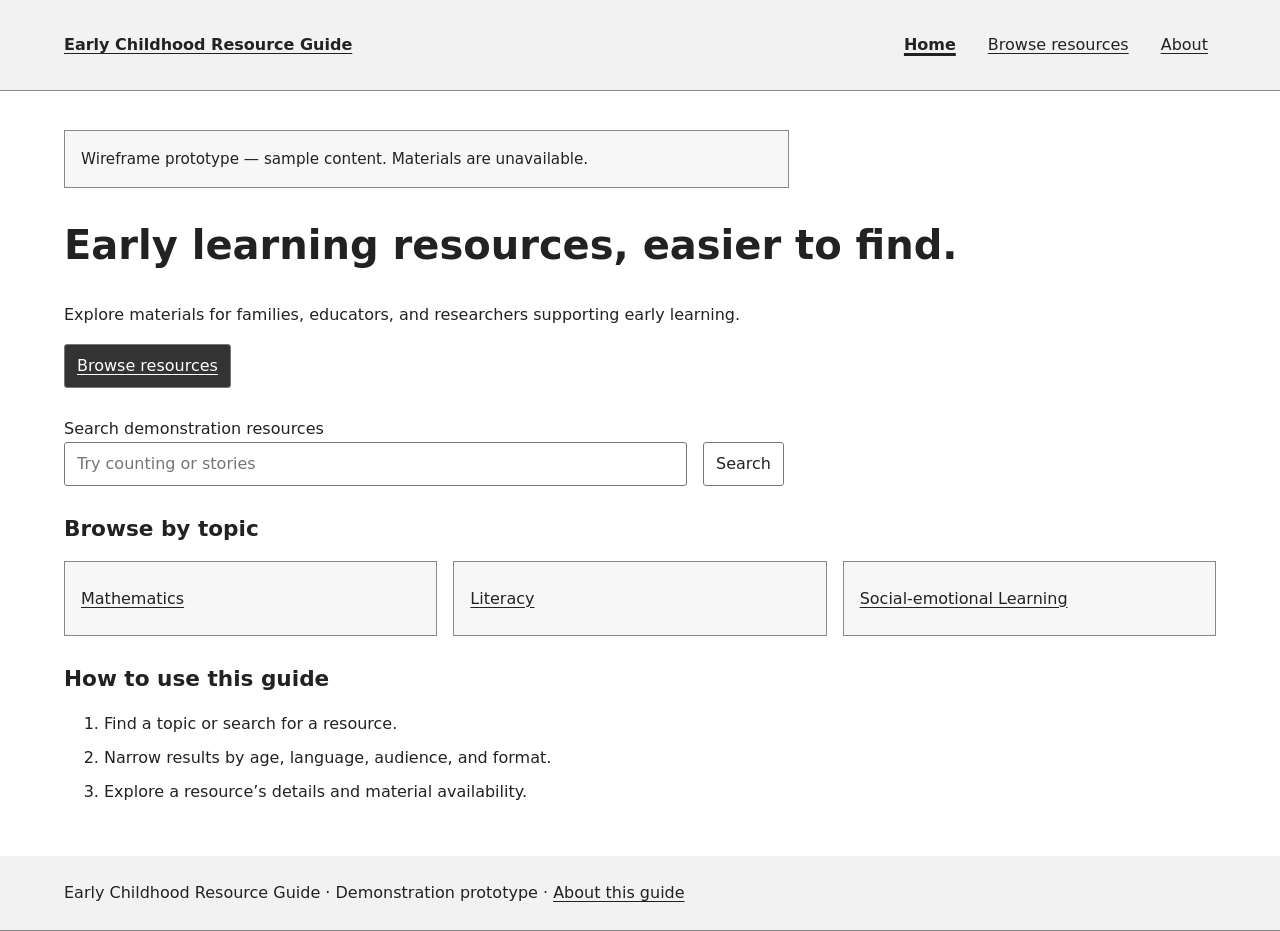
==== index.html @ 16208f26 "V0 - Wireframe" ====
<!doctype html>
<html lang="en"><head><meta charset="utf-8"><meta name="viewport" content="width=device-width, initial-scale=1"><title>Home | Early Childhood Resource Guide</title><link rel="stylesheet" href="assets/styles.css"><script type="module" src="assets/app.js"></script></head>
<body data-page="index"><a class="skip-link" href="#main">Skip to main content</a><header><div class="header-inner"><a class="brand" href="index.html">Early Childhood Resource Guide</a><button id="menu-toggle" type="button" aria-expanded="false" aria-controls="navigation" hidden>Menu</button><nav id="navigation" aria-label="Main navigation"><a href="index.html" aria-current="page">Home</a><a href="resources.html">Browse resources</a><a href="about.html">About</a></nav></div></header><main id="main" tabindex="-1"><p class="notice">Wireframe prototype — sample content. Materials are unavailable.</p><section class="hero"><h1>Early learning resources, easier to find.</h1><p>Explore materials for families, educators, and researchers supporting early learning.</p><a class="button primary" href="resources.html">Browse resources</a></section>
<form action="resources.html" class="search"><label for="home-search">Search demonstration resources</label><div class="row"><input id="home-search" name="q" type="search" placeholder="Try counting or stories"><button type="submit">Search</button></div></form>
<section><h2>Browse by topic</h2><div class="cards"><a class="panel" href="resources.html?topics=mathematics">Mathematics</a><a class="panel" href="resources.html?topics=literacy">Literacy</a><a class="panel" href="resources.html?topics=social-emotional">Social-emotional Learning</a></div></section>
<section><h2>How to use this guide</h2><ol><li>Find a topic or search for a resource.</li><li>Narrow results by age, language, audience, and format.</li><li>Explore a resource’s details and material availability.</li></ol></section><noscript><p class="notice">JavaScript is required to load resource listings and use directory filters. Enable it and reload this page.</p></noscript></main><footer><p>Early Childhood Resource Guide · Demonstration prototype · <a href="about.html">About this guide</a></p></footer></body></html>
---- assets/styles.css ----
* { box-sizing: border-box; }
body { margin: 0; color: #222; background: #fff; font: 16px/1.6 system-ui, sans-serif; }
a { color: #222; text-underline-offset: 3px; }
a:hover { text-decoration-thickness: 2px; }
header, footer { background: #f2f2f2; border-bottom: 1px solid #888; }
.header-inner, main, footer p { max-width: 1200px; margin: auto; padding: 24px; }
.header-inner, nav, .row, .results-toolbar { display: flex; align-items: center; gap: 16px; }
.header-inner { justify-content: space-between; flex-wrap: wrap; }
.brand { font-weight: 700; }
nav { flex-wrap: wrap; }
nav a { padding: 8px; }
[aria-current="page"] { font-weight: 700; text-decoration-thickness: 3px; }
main { min-height: 70vh; }
h1 { font-size: clamp(1.8rem, 4vw, 2.5rem); line-height: 1.2; }
h2 { font-size: 1.35rem; line-height: 1.35; }
h3 { font-size: 1.1rem; }
p { max-width: 75ch; }
section, .search { margin-block: 28px; }
.notice, .panel, article.card, details, .error { padding: 16px; border: 1px solid #888; background: #f7f7f7; }
.notice { font-size: .95rem; }
button, input, select, .button { font: inherit; color: inherit; background: white; border: 1px solid #777; border-radius: 3px; min-height: 44px; padding: 8px 12px; }
button, select, summary { cursor: pointer; }
button:hover, .button:hover { background: #e9e9e9; }
.button { display: inline-block; }
.primary { background: #333; color: white; }
.primary:hover { background: #555; }
label { display: block; }
input[type="search"] { min-width: 0; flex: 1; width: 100%; }
.search { max-width: 720px; }
.cards { display: grid; grid-template-columns: repeat(3, minmax(0, 1fr)); gap: 16px; }
.panel { display: block; padding-block: 24px; }
.directory-layout { display: grid; grid-template-columns: 250px minmax(0, 1fr); gap: 24px; margin-top: 24px; }
.directory-layout section { margin-top: 0; }
.resource-cards { grid-template-columns: repeat(2, minmax(0, 1fr)); margin-top: 24px; }
.card { display: flex; flex-direction: column; align-items: flex-start; }
.card h2 { margin-top: 8px; }
.card .button { margin-top: auto; }
.sample { font-size: .85rem; font-weight: 700; }
fieldset { border: 0; padding: 0; margin: 20px 0; min-width: 0; }
legend { font-weight: 700; }
.check-label { display: flex; align-items: center; gap: 8px; min-height: 44px; }
input[type="checkbox"] { width: 20px; height: 20px; min-height: 20px; flex-shrink: 0; accent-color: #333; }
summary { min-height: 44px; font-weight: 700; }
.results-toolbar { justify-content: space-between; flex-wrap: wrap; }
.chips { display: flex; flex-wrap: wrap; gap: 8px; margin-block: 12px; }
.chips button { text-align: left; }
dl { margin-block: 16px; }
dt { font-weight: 700; }
dd { margin: 0 0 10px; }
li { margin-block: 8px; }
:focus-visible { outline: 3px solid #111; outline-offset: 3px; }
.skip-link { position: absolute; top: -100px; left: 16px; padding: 12px; background: white; z-index: 10; }
.skip-link:focus { top: 8px; }
[hidden] { display: none !important; }
.card, .panel, h1, a, button, dd { overflow-wrap: anywhere; }
@media (max-width: 760px) { .header-inner, main, footer p { padding: 16px; } .directory-layout, .cards { grid-template-columns: 1fr; } nav { width: 100%; align-items: stretch; flex-direction: column; gap: 4px; } .resource-cards { grid-template-columns: 1fr; } }
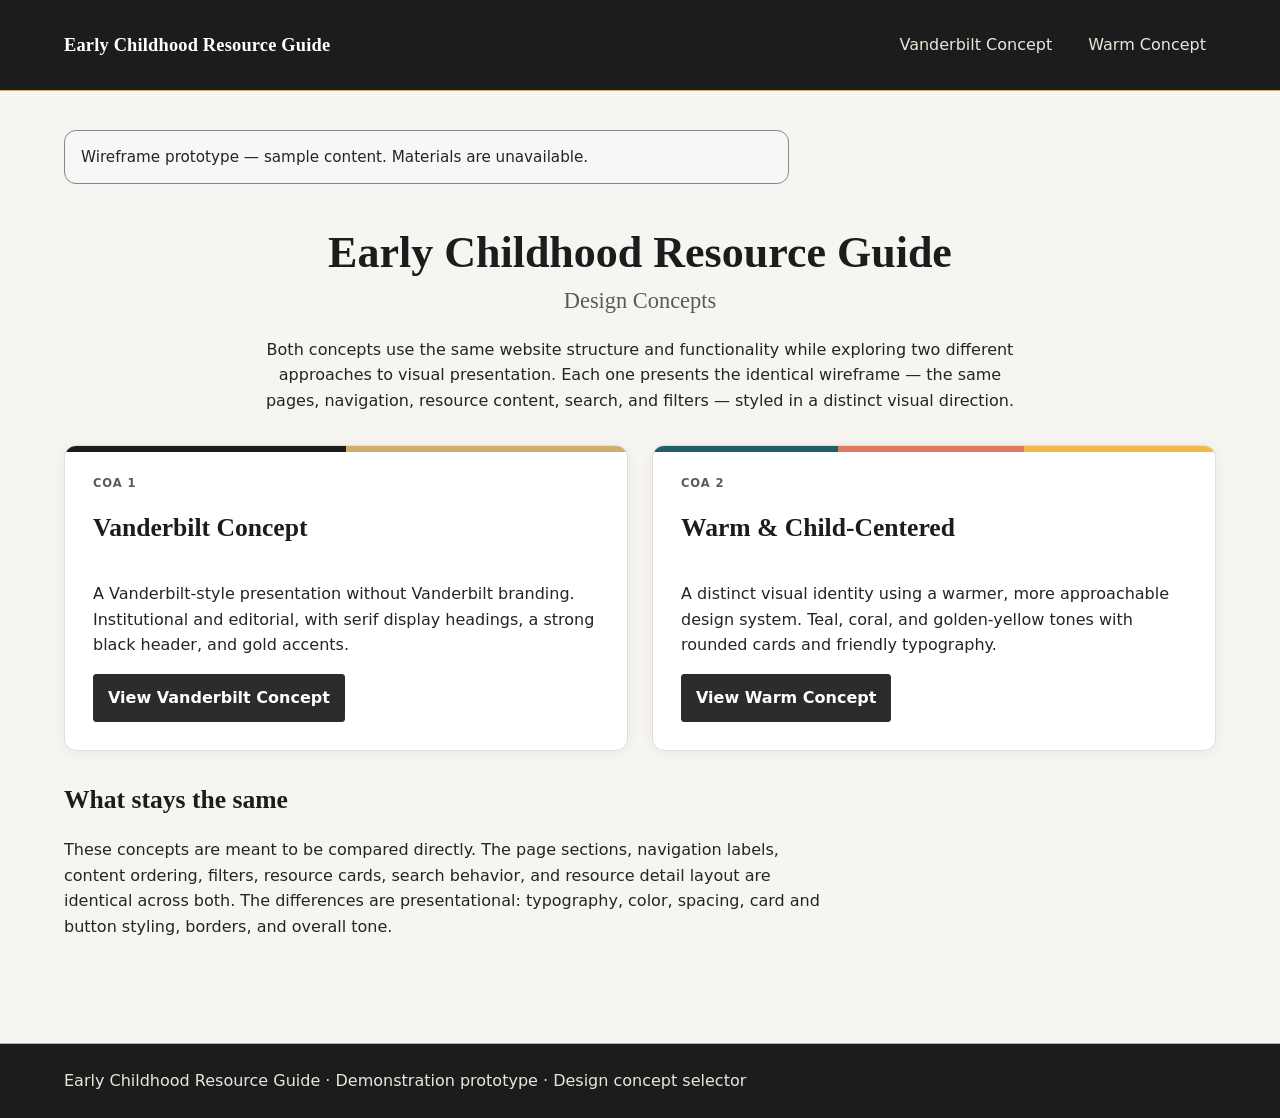
==== commit a51ab935: "2 COAs (Vandy & Independent Designs)  - V1" ====
--- a/index.html
+++ b/index.html
@@ -1,6 +1,34 @@
 <!doctype html>
-<html lang="en"><head><meta charset="utf-8"><meta name="viewport" content="width=device-width, initial-scale=1"><title>Home | Early Childhood Resource Guide</title><link rel="stylesheet" href="assets/styles.css"><script type="module" src="assets/app.js"></script></head>
-<body data-page="index"><a class="skip-link" href="#main">Skip to main content</a><header><div class="header-inner"><a class="brand" href="index.html">Early Childhood Resource Guide</a><button id="menu-toggle" type="button" aria-expanded="false" aria-controls="navigation" hidden>Menu</button><nav id="navigation" aria-label="Main navigation"><a href="index.html" aria-current="page">Home</a><a href="resources.html">Browse resources</a><a href="about.html">About</a></nav></div></header><main id="main" tabindex="-1"><p class="notice">Wireframe prototype — sample content. Materials are unavailable.</p><section class="hero"><h1>Early learning resources, easier to find.</h1><p>Explore materials for families, educators, and researchers supporting early learning.</p><a class="button primary" href="resources.html">Browse resources</a></section>
-<form action="resources.html" class="search"><label for="home-search">Search demonstration resources</label><div class="row"><input id="home-search" name="q" type="search" placeholder="Try counting or stories"><button type="submit">Search</button></div></form>
-<section><h2>Browse by topic</h2><div class="cards"><a class="panel" href="resources.html?topics=mathematics">Mathematics</a><a class="panel" href="resources.html?topics=literacy">Literacy</a><a class="panel" href="resources.html?topics=social-emotional">Social-emotional Learning</a></div></section>
-<section><h2>How to use this guide</h2><ol><li>Find a topic or search for a resource.</li><li>Narrow results by age, language, audience, and format.</li><li>Explore a resource’s details and material availability.</li></ol></section><noscript><p class="notice">JavaScript is required to load resource listings and use directory filters. Enable it and reload this page.</p></noscript></main><footer><p>Early Childhood Resource Guide · Demonstration prototype · <a href="about.html">About this guide</a></p></footer></body></html>
+<html lang="en"><head><meta charset="utf-8"><meta name="viewport" content="width=device-width, initial-scale=1"><title>Design Concepts | Early Childhood Resource Guide</title><link rel="stylesheet" href="css/base.css"><link rel="stylesheet" href="css/selector.css"></head>
+<body data-page="selector"><a class="skip-link" href="#main">Skip to main content</a>
+<header><div class="header-inner"><a class="brand" href="index.html">Early Childhood Resource Guide</a><nav aria-label="Concept navigation"><a href="vandy/index.html">Vanderbilt Concept</a><a href="independent/index.html">Warm Concept</a></nav></div></header>
+<main id="main" tabindex="-1">
+<p class="notice">Wireframe prototype — sample content. Materials are unavailable.</p>
+<section class="selector-intro">
+<h1>Early Childhood Resource Guide</h1>
+<p class="subtitle">Design Concepts</p>
+<p>Both concepts use the same website structure and functionality while exploring two different approaches to visual presentation. Each one presents the identical wireframe — the same pages, navigation, resource content, search, and filters — styled in a distinct visual direction.</p>
+</section>
+<section aria-label="Design concepts">
+<div class="concept-grid">
+<article class="concept-card concept-vandy">
+<span class="concept-tag">COA 1</span>
+<h2>Vanderbilt Concept</h2>
+<p>A Vanderbilt-style presentation without Vanderbilt branding. Institutional and editorial, with serif display headings, a strong black header, and gold accents.</p>
+<a class="button primary" href="vandy/index.html">View Vanderbilt Concept</a>
+</article>
+<article class="concept-card concept-warm">
+<span class="concept-tag">COA 2</span>
+<h2>Warm &amp; Child-Centered</h2>
+<p>A distinct visual identity using a warmer, more approachable design system. Teal, coral, and golden-yellow tones with rounded cards and friendly typography.</p>
+<a class="button primary" href="independent/index.html">View Warm Concept</a>
+</article>
+</div>
+</section>
+<section>
+<h2>What stays the same</h2>
+<p>These concepts are meant to be compared directly. The page sections, navigation labels, content ordering, filters, resource cards, search behavior, and resource detail layout are identical across both. The differences are presentational: typography, color, spacing, card and button styling, borders, and overall tone.</p>
+</section>
+</main>
+<footer><p>Early Childhood Resource Guide · Demonstration prototype · Design concept selector</p></footer>
+</body></html>
--- a/css/base.css
+++ b/css/base.css
@@ -0,0 +1,438 @@
+/* ============================================================
+   base.css — Shared structure for all design concepts
+   Theme-agnostic layout, components, responsive rules, and
+   functionality styling. Colors, fonts, borders, radius, and
+   decorative accents are supplied by each theme stylesheet via
+   CSS custom properties. Do not hard-code brand colors here.
+   ============================================================ */
+
+:root {
+  /* Fallback tokens — themes override these. */
+  --font-body: system-ui, -apple-system, "Segoe UI", Roboto, sans-serif;
+  --font-display: var(--font-body);
+
+  --color-bg: #ffffff;
+  --color-surface: #f7f7f7;
+  --color-surface-alt: #ffffff;
+  --color-text: #1c1c1c;
+  --color-text-muted: #555555;
+  --color-heading: var(--color-text);
+
+  --color-accent: #333333;
+  --color-accent-contrast: #ffffff;
+  --color-accent-hover: #555555;
+
+  --color-border: #888888;
+  --color-border-soft: #cccccc;
+
+  --color-header-bg: #f2f2f2;
+  --color-header-text: #1c1c1c;
+  --color-header-border: #888888;
+  --color-nav-link: var(--color-header-text);
+  --color-nav-link-active: var(--color-header-text);
+  --color-nav-link-hover: var(--color-header-text);
+
+  --color-footer-bg: #f2f2f2;
+  --color-footer-text: #1c1c1c;
+
+  --color-notice-bg: #f7f7f7;
+  --color-notice-border: #888888;
+  --color-notice-text: var(--color-text);
+
+  --color-focus: #111111;
+
+  --radius-sm: 3px;
+  --radius-md: 6px;
+  --radius-lg: 10px;
+  --radius-pill: 999px;
+
+  --shadow-card: none;
+  --shadow-card-hover: none;
+  --shadow-header: none;
+
+  --border-card: 1px solid var(--color-border);
+  --border-control: 1px solid var(--color-border);
+
+  --space-page-x: 24px;
+  --max-width: 1200px;
+
+  --accent-rule-height: 3px;
+}
+
+* { box-sizing: border-box; }
+
+html { scroll-behavior: smooth; }
+
+body {
+  margin: 0;
+  color: var(--color-text);
+  background: var(--color-bg);
+  font: 16px/1.6 var(--font-body);
+  -webkit-font-smoothing: antialiased;
+  text-rendering: optimizeLegibility;
+}
+
+a { color: var(--color-accent); text-underline-offset: 3px; }
+a:hover { text-decoration-thickness: 2px; }
+
+/* ---------- Header / navigation ---------- */
+header {
+  background: var(--color-header-bg);
+  color: var(--color-header-text);
+  border-bottom: 1px solid var(--color-header-border);
+  box-shadow: var(--shadow-header);
+}
+
+.header-inner,
+main,
+footer p {
+  max-width: var(--max-width);
+  margin: auto;
+  padding: 24px var(--space-page-x);
+}
+
+.header-inner,
+nav,
+.row,
+.results-toolbar {
+  display: flex;
+  align-items: center;
+  gap: 16px;
+}
+
+.header-inner {
+  justify-content: space-between;
+  flex-wrap: wrap;
+}
+
+.brand {
+  font-family: var(--font-display);
+  font-weight: 700;
+  font-size: 1.15rem;
+  letter-spacing: 0.01em;
+  color: var(--color-header-text);
+  text-decoration: none;
+  line-height: 1.2;
+}
+.brand:hover { text-decoration: none; }
+
+nav { flex-wrap: wrap; }
+
+nav a {
+  padding: 8px 10px;
+  color: var(--color-nav-link);
+  text-decoration: none;
+  border-radius: var(--radius-sm);
+  font-weight: 500;
+}
+nav a:hover {
+  color: var(--color-nav-link-hover);
+  text-decoration: underline;
+  text-decoration-thickness: 2px;
+}
+nav [aria-current="page"] {
+  font-weight: 700;
+  color: var(--color-nav-link-active);
+  text-decoration: underline;
+  text-decoration-thickness: 3px;
+}
+
+#menu-toggle {
+  border: var(--border-control);
+  background: var(--color-surface-alt);
+  color: var(--color-text);
+}
+
+/* ---------- Main / typography ---------- */
+main { min-height: 70vh; }
+
+h1, h2, h3 {
+  font-family: var(--font-display);
+  color: var(--color-heading);
+}
+h1 { font-size: clamp(1.9rem, 4vw, 2.75rem); line-height: 1.15; margin-top: 0.2em; }
+h2 { font-size: clamp(1.3rem, 2.4vw, 1.6rem); line-height: 1.3; }
+h3 { font-size: 1.1rem; }
+p { max-width: 75ch; color: var(--color-text); }
+
+section, .search { margin-block: 32px; }
+
+/* ---------- Notices ---------- */
+.notice {
+  padding: 14px 16px;
+  border: 1px solid var(--color-notice-border);
+  border-radius: var(--radius-md);
+  background: var(--color-notice-bg);
+  color: var(--color-notice-text);
+  font-size: 0.95rem;
+}
+
+/* ---------- Buttons & controls ---------- */
+button, input, select, .button {
+  font: inherit;
+  color: var(--color-text);
+  background: var(--color-surface-alt);
+  border: var(--border-control);
+  border-radius: var(--radius-sm);
+  min-height: 44px;
+  padding: 10px 14px;
+}
+button, select, summary { cursor: pointer; }
+
+button:hover, .button:hover {
+  background: var(--color-surface);
+}
+
+.button {
+  display: inline-block;
+  text-decoration: none;
+  font-weight: 600;
+}
+
+.button.primary,
+.primary {
+  background: var(--color-accent);
+  color: var(--color-accent-contrast);
+  border-color: var(--color-accent);
+}
+.button.primary:hover,
+.primary:hover {
+  background: var(--color-accent-hover);
+  border-color: var(--color-accent-hover);
+  color: var(--color-accent-contrast);
+}
+
+label { display: block; }
+
+input[type="search"] { min-width: 0; flex: 1; width: 100%; }
+
+.search { max-width: 720px; }
+.search label { font-weight: 600; margin-bottom: 8px; }
+
+/* ---------- Cards grid ---------- */
+.cards {
+  display: grid;
+  grid-template-columns: repeat(3, minmax(0, 1fr));
+  gap: 20px;
+}
+
+.panel {
+  display: block;
+  padding: 24px;
+  border: var(--border-card);
+  border-radius: var(--radius-md);
+  background: var(--color-surface);
+  box-shadow: var(--shadow-card);
+  text-decoration: none;
+  color: var(--color-text);
+  font-weight: 600;
+  transition: box-shadow 0.15s ease, transform 0.15s ease, border-color 0.15s ease;
+}
+a.panel:hover {
+  box-shadow: var(--shadow-card-hover);
+  transform: translateY(-2px);
+}
+
+/* ---------- Directory layout ---------- */
+.directory-layout {
+  display: grid;
+  grid-template-columns: 260px minmax(0, 1fr);
+  gap: 28px;
+  margin-top: 24px;
+  align-items: start;
+}
+.directory-layout section { margin-top: 0; }
+
+.directory-layout aside {
+  position: sticky;
+  top: 16px;
+}
+
+.resource-cards {
+  grid-template-columns: repeat(2, minmax(0, 1fr));
+  margin-top: 20px;
+}
+
+.card {
+  display: flex;
+  flex-direction: column;
+  align-items: flex-start;
+  padding: 22px;
+  border: var(--border-card);
+  border-radius: var(--radius-md);
+  background: var(--color-surface-alt);
+  box-shadow: var(--shadow-card);
+  transition: box-shadow 0.15s ease, transform 0.15s ease, border-color 0.15s ease;
+}
+.card:hover {
+  box-shadow: var(--shadow-card-hover);
+  transform: translateY(-2px);
+}
+.card h2 { margin-top: 10px; margin-bottom: 6px; font-size: 1.25rem; }
+.card p { margin-top: 0; }
+.card .button { margin-top: auto; }
+.card dl { width: 100%; }
+
+.sample {
+  display: inline-block;
+  font-size: 0.72rem;
+  font-weight: 700;
+  letter-spacing: 0.06em;
+  text-transform: uppercase;
+  padding: 4px 10px;
+  border-radius: var(--radius-pill);
+  background: var(--color-accent);
+  color: var(--color-accent-contrast);
+}
+
+/* ---------- Filters ---------- */
+details#filter-panel {
+  padding: 20px;
+  border: var(--border-card);
+  border-radius: var(--radius-md);
+  background: var(--color-surface);
+}
+details#filter-panel > p { font-size: 0.9rem; color: var(--color-text-muted); }
+
+fieldset { border: 0; padding: 0; margin: 18px 0; min-width: 0; }
+legend {
+  font-family: var(--font-display);
+  font-weight: 700;
+  padding-bottom: 6px;
+  margin-bottom: 4px;
+  border-bottom: 2px solid var(--color-border-soft);
+  width: 100%;
+}
+.check-label {
+  display: flex;
+  align-items: center;
+  gap: 8px;
+  min-height: 40px;
+  cursor: pointer;
+}
+input[type="checkbox"] {
+  width: 20px; height: 20px; min-height: 20px;
+  flex-shrink: 0;
+  accent-color: var(--color-accent);
+}
+summary { min-height: 44px; font-family: var(--font-display); font-weight: 700; }
+
+/* ---------- Results toolbar & chips ---------- */
+.results-toolbar {
+  justify-content: space-between;
+  flex-wrap: wrap;
+  gap: 12px;
+}
+.results-toolbar label { display: inline; font-weight: 600; }
+
+#result-count { font-weight: 600; margin: 0; }
+
+.chips { display: flex; flex-wrap: wrap; gap: 8px; margin-block: 14px; }
+.chips button {
+  text-align: left;
+  min-height: 38px;
+  padding: 6px 12px;
+  border-radius: var(--radius-pill);
+  background: var(--color-surface);
+  border: 1px solid var(--color-border-soft);
+  font-size: 0.9rem;
+}
+.chips button:hover {
+  background: var(--color-accent);
+  color: var(--color-accent-contrast);
+  border-color: var(--color-accent);
+}
+
+#clear-all { margin-bottom: 8px; }
+
+/* ---------- Definition lists ---------- */
+dl { margin-block: 16px; }
+dt {
+  font-weight: 700;
+  font-size: 0.82rem;
+  text-transform: uppercase;
+  letter-spacing: 0.04em;
+  color: var(--color-text-muted);
+}
+dd { margin: 0 0 12px; }
+
+li { margin-block: 8px; }
+
+/* ---------- Footer ---------- */
+footer {
+  background: var(--color-footer-bg);
+  color: var(--color-footer-text);
+  border-top: 1px solid var(--color-header-border);
+  margin-top: 48px;
+}
+footer p { color: var(--color-footer-text); }
+footer a { color: var(--color-footer-text); }
+
+/* ---------- Focus / accessibility ---------- */
+:focus-visible {
+  outline: 3px solid var(--color-focus);
+  outline-offset: 3px;
+}
+.skip-link {
+  position: absolute;
+  top: -100px;
+  left: 16px;
+  padding: 12px;
+  background: var(--color-surface-alt);
+  color: var(--color-text);
+  border-radius: var(--radius-sm);
+  z-index: 10;
+}
+.skip-link:focus { top: 8px; }
+
+[hidden] { display: none !important; }
+
+.card, .panel, h1, a, button, dd { overflow-wrap: anywhere; }
+
+/* ---------- Hero (home) ---------- */
+.hero {
+  padding: 48px 0 8px;
+}
+.hero h1 { max-width: 20ch; }
+.hero p { font-size: 1.15rem; max-width: 60ch; }
+.hero .button { margin-top: 12px; }
+
+/* ---------- Concept selector (root page) ---------- */
+.concept-grid {
+  display: grid;
+  grid-template-columns: repeat(2, minmax(0, 1fr));
+  gap: 24px;
+  margin-top: 32px;
+}
+.concept-card {
+  display: flex;
+  flex-direction: column;
+  padding: 28px;
+  border: var(--border-card);
+  border-radius: var(--radius-md);
+  background: var(--color-surface-alt);
+  box-shadow: var(--shadow-card);
+}
+.concept-card h2 { margin-top: 0; }
+.concept-card .button { margin-top: auto; align-self: flex-start; }
+
+/* ---------- Responsive ---------- */
+@media (max-width: 760px) {
+  .header-inner, main, footer p { padding: 16px; }
+  .directory-layout, .cards, .concept-grid { grid-template-columns: 1fr; }
+  .directory-layout aside { position: static; }
+  nav {
+    width: 100%;
+    align-items: stretch;
+    flex-direction: column;
+    gap: 4px;
+  }
+  .resource-cards { grid-template-columns: 1fr; }
+  .hero { padding: 28px 0 4px; }
+}
+
+@media (prefers-reduced-motion: reduce) {
+  html { scroll-behavior: auto; }
+  .card, .panel { transition: none; }
+  a.panel:hover, .card:hover { transform: none; }
+}
--- a/css/selector.css
+++ b/css/selector.css
@@ -0,0 +1,79 @@
+/* ============================================================
+   selector.css — Neutral client-facing concept selector
+   A calm, brand-agnostic landing page that previews both
+   design directions without favoring either one.
+   ============================================================ */
+
+:root {
+  --font-display: Georgia, "Times New Roman", serif;
+  --font-body: system-ui, -apple-system, "Segoe UI", Roboto, sans-serif;
+
+  --color-bg: #f6f5f2;
+  --color-surface: #ffffff;
+  --color-surface-alt: #ffffff;
+  --color-text: #242424;
+  --color-text-muted: #5a5a5a;
+  --color-heading: #1c1c1c;
+
+  --color-accent: #2c2c2c;
+  --color-accent-contrast: #ffffff;
+  --color-accent-hover: #000000;
+
+  --color-border: #e2ded6;
+  --color-border-soft: #e2ded6;
+
+  --color-header-bg: #1c1c1c;
+  --color-header-text: #ffffff;
+  --color-header-border: #cfae70;
+  --color-nav-link: #ece6da;
+  --color-nav-link-active: #cfae70;
+  --color-nav-link-hover: #cfae70;
+
+  --color-footer-bg: #1c1c1c;
+  --color-footer-text: #ece6da;
+
+  --color-focus: #1f5f6b;
+
+  --radius-md: 12px;
+  --shadow-card: 0 2px 14px rgba(0, 0, 0, 0.06);
+  --border-card: 1px solid var(--color-border);
+}
+
+.selector-intro { text-align: center; margin-top: 44px; }
+.selector-intro h1 { margin-bottom: 4px; }
+.selector-intro .subtitle {
+  font-family: var(--font-display);
+  font-size: 1.4rem;
+  color: var(--color-text-muted);
+  margin: 0 auto 18px;
+}
+.selector-intro p { margin-inline: auto; }
+
+.concept-tag {
+  display: inline-block;
+  font-size: 0.72rem;
+  font-weight: 700;
+  letter-spacing: 0.08em;
+  text-transform: uppercase;
+  color: var(--color-text-muted);
+  margin-bottom: 8px;
+}
+
+.concept-card { position: relative; overflow: hidden; }
+.concept-card::before {
+  content: "";
+  position: absolute;
+  inset: 0 0 auto 0;
+  height: 6px;
+}
+.concept-vandy::before {
+  background: linear-gradient(90deg, #1c1c1c 0 50%, #cfae70 50% 100%);
+}
+.concept-warm::before {
+  background: linear-gradient(90deg, #1f5f6b 0 33%, #e07a5f 33% 66%, #f2b84b 66% 100%);
+}
+.concept-card h2 { margin-top: 10px; }
+
+@media (prefers-reduced-motion: reduce) {
+  html { scroll-behavior: auto; }
+}
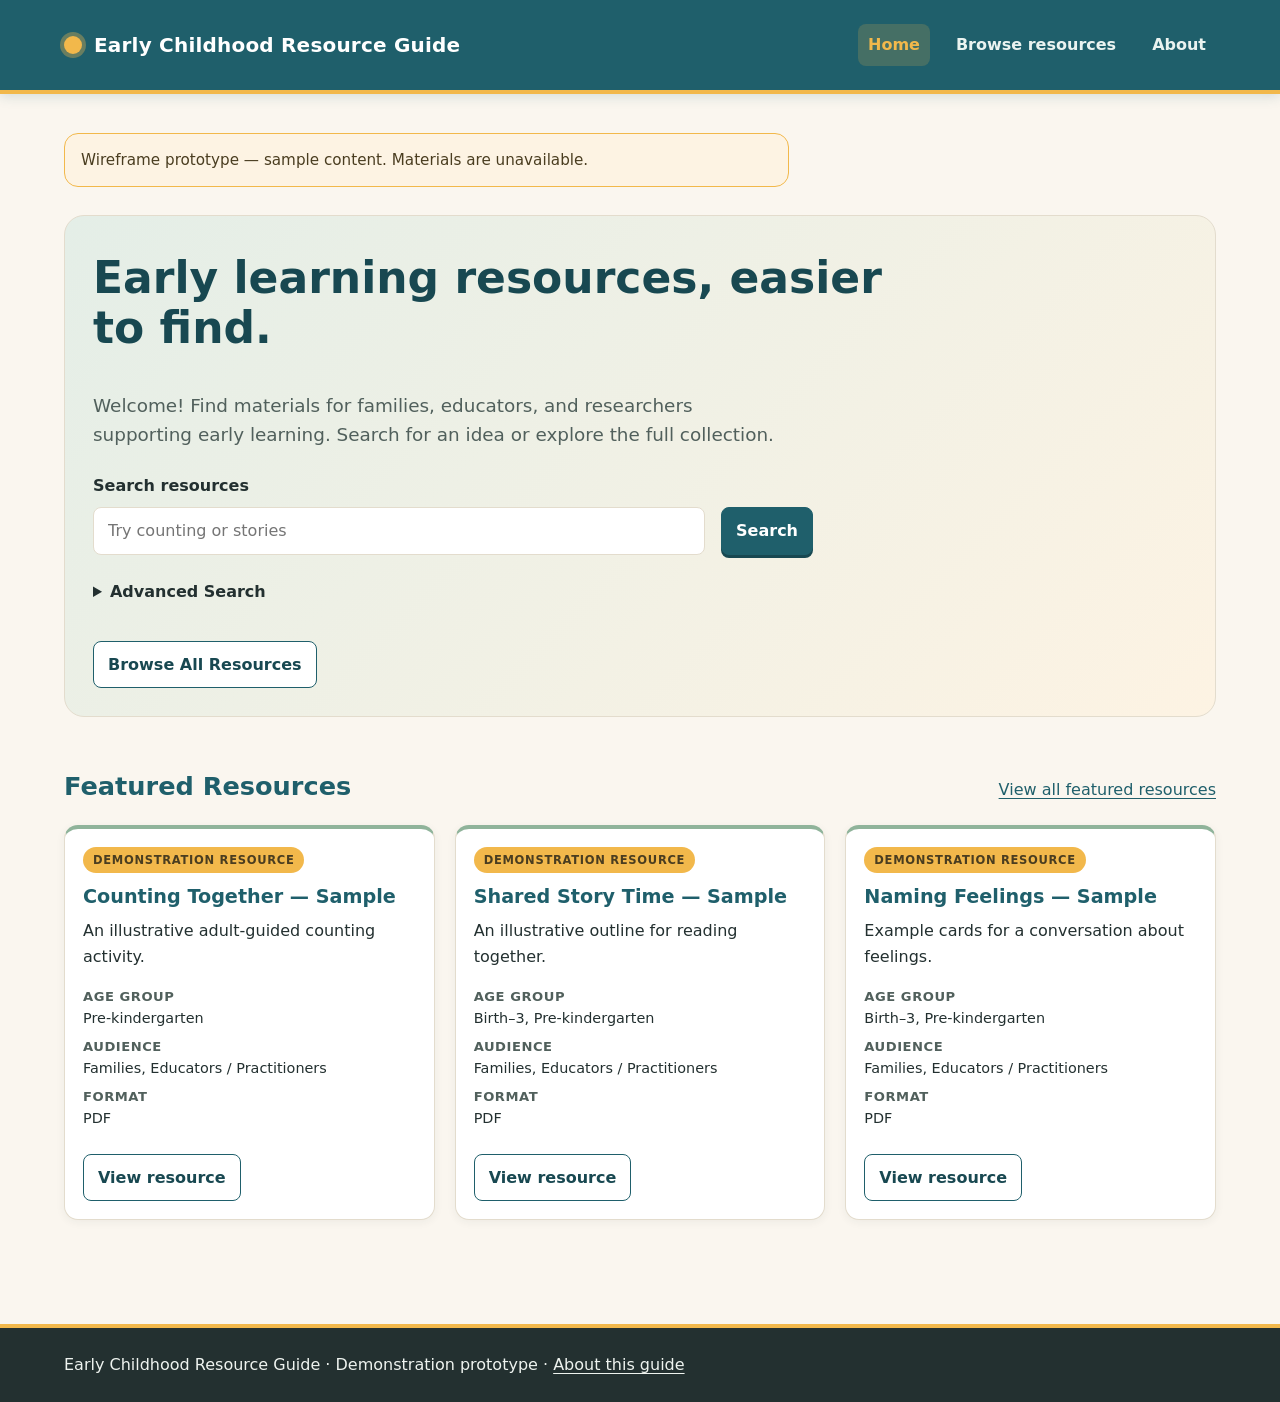
==== commit d956f2ac: "One COA" ====
--- a/index.html
+++ b/index.html
@@ -1,34 +1,7 @@
 <!doctype html>
-<html lang="en"><head><meta charset="utf-8"><meta name="viewport" content="width=device-width, initial-scale=1"><title>Design Concepts | Early Childhood Resource Guide</title><link rel="stylesheet" href="css/base.css"><link rel="stylesheet" href="css/selector.css"></head>
-<body data-page="selector"><a class="skip-link" href="#main">Skip to main content</a>
-<header><div class="header-inner"><a class="brand" href="index.html">Early Childhood Resource Guide</a><nav aria-label="Concept navigation"><a href="vandy/index.html">Vanderbilt Concept</a><a href="independent/index.html">Warm Concept</a></nav></div></header>
-<main id="main" tabindex="-1">
-<p class="notice">Wireframe prototype — sample content. Materials are unavailable.</p>
-<section class="selector-intro">
-<h1>Early Childhood Resource Guide</h1>
-<p class="subtitle">Design Concepts</p>
-<p>Both concepts use the same website structure and functionality while exploring two different approaches to visual presentation. Each one presents the identical wireframe — the same pages, navigation, resource content, search, and filters — styled in a distinct visual direction.</p>
-</section>
-<section aria-label="Design concepts">
-<div class="concept-grid">
-<article class="concept-card concept-vandy">
-<span class="concept-tag">COA 1</span>
-<h2>Vanderbilt Concept</h2>
-<p>A Vanderbilt-style presentation without Vanderbilt branding. Institutional and editorial, with serif display headings, a strong black header, and gold accents.</p>
-<a class="button primary" href="vandy/index.html">View Vanderbilt Concept</a>
-</article>
-<article class="concept-card concept-warm">
-<span class="concept-tag">COA 2</span>
-<h2>Warm &amp; Child-Centered</h2>
-<p>A distinct visual identity using a warmer, more approachable design system. Teal, coral, and golden-yellow tones with rounded cards and friendly typography.</p>
-<a class="button primary" href="independent/index.html">View Warm Concept</a>
-</article>
-</div>
-</section>
-<section>
-<h2>What stays the same</h2>
-<p>These concepts are meant to be compared directly. The page sections, navigation labels, content ordering, filters, resource cards, search behavior, and resource detail layout are identical across both. The differences are presentational: typography, color, spacing, card and button styling, borders, and overall tone.</p>
-</section>
-</main>
-<footer><p>Early Childhood Resource Guide · Demonstration prototype · Design concept selector</p></footer>
+<html lang="en"><head><meta charset="utf-8"><meta name="viewport" content="width=device-width, initial-scale=1"><title>Early Childhood Resource Guide</title>
+<script>location.replace("independent/index.html");</script>
+<meta http-equiv="refresh" content="0; url=independent/index.html"></head>
+<body>
+<p>Redirecting to the <a href="independent/index.html">Early Childhood Resource Guide</a>…</p>
 </body></html>
